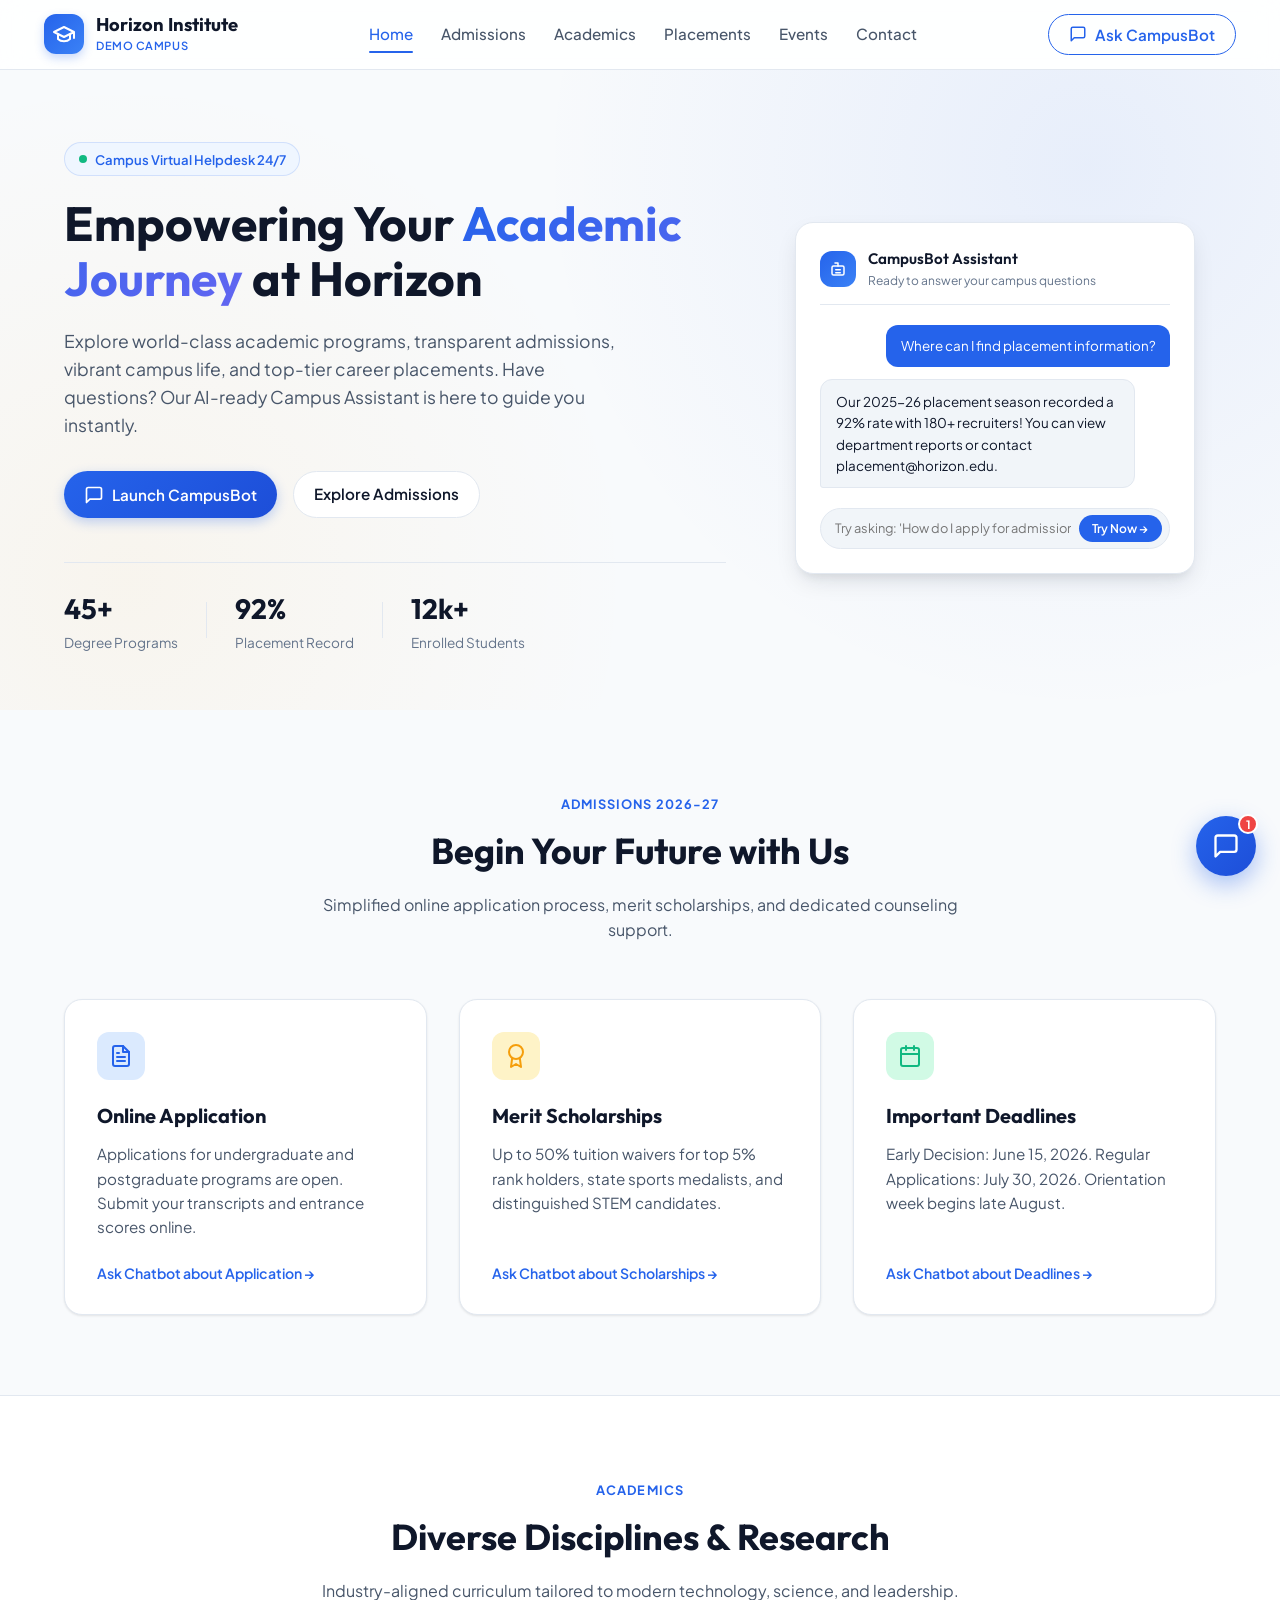
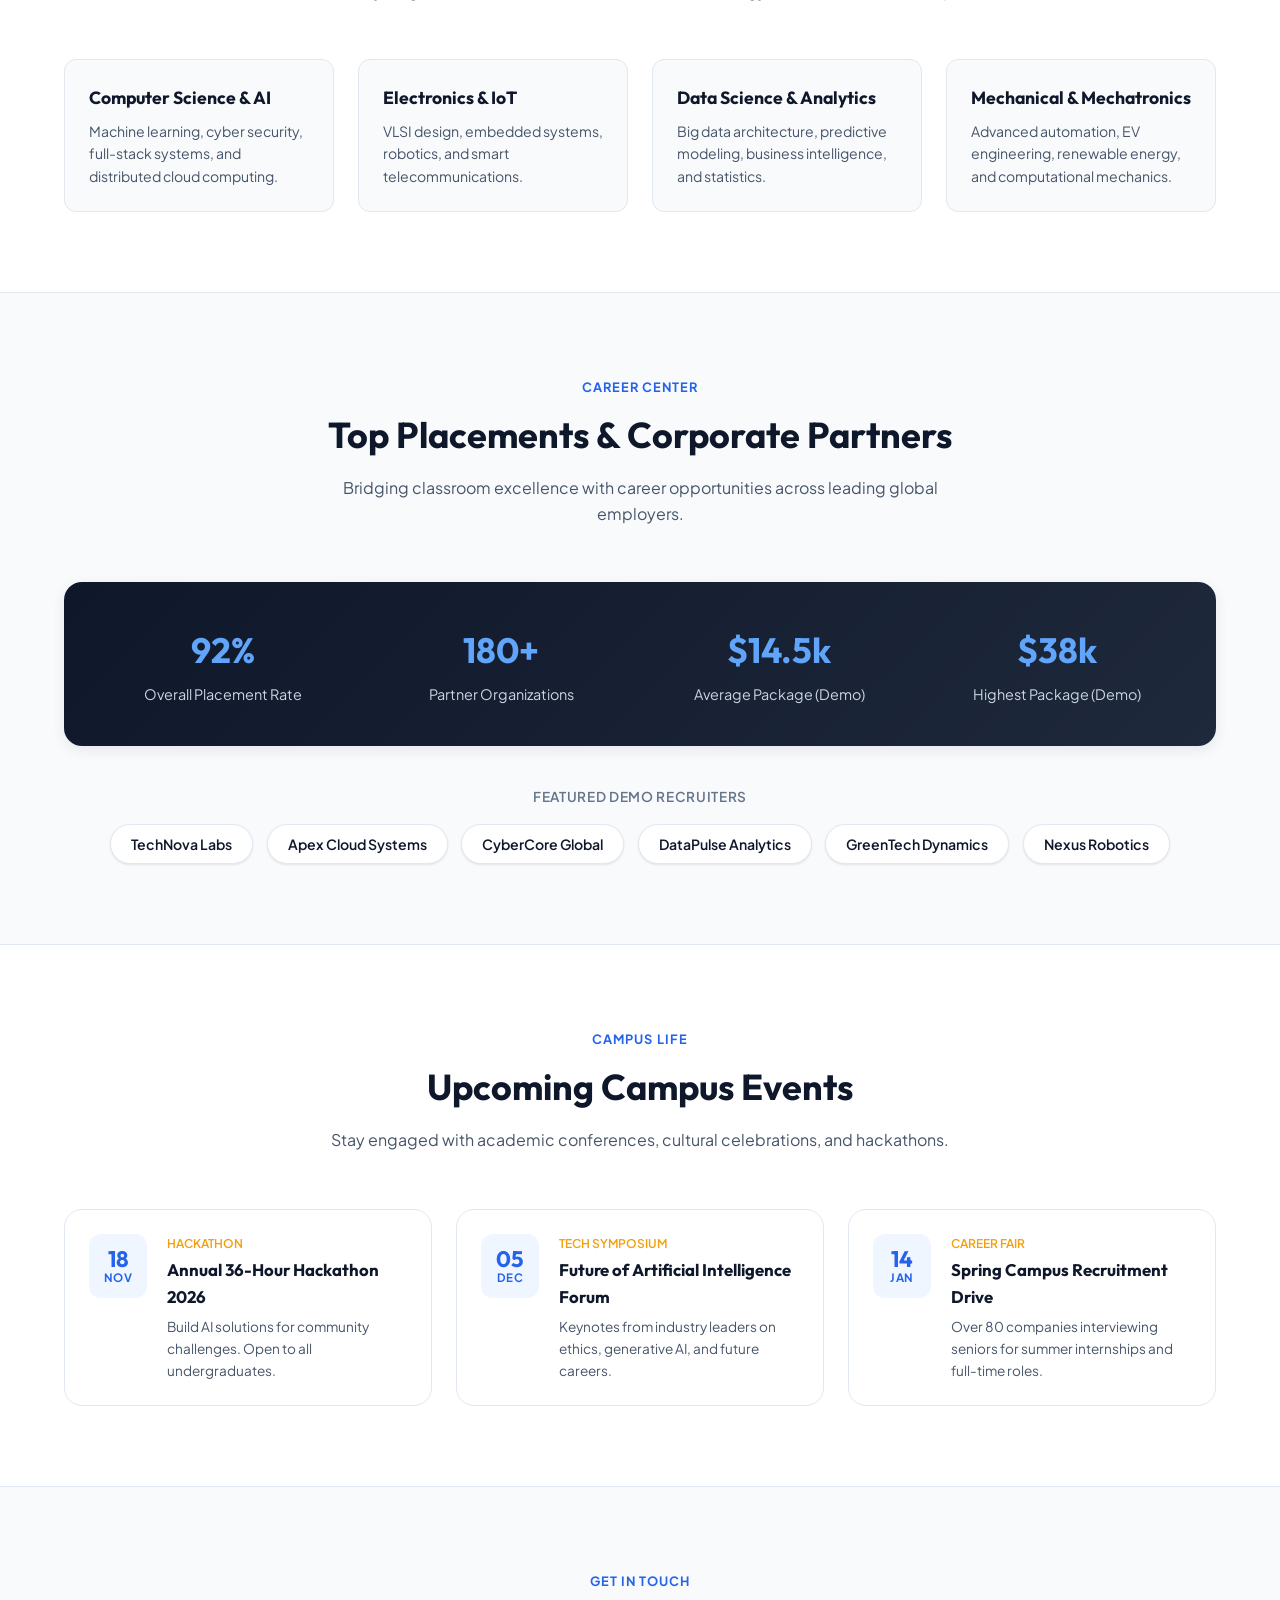
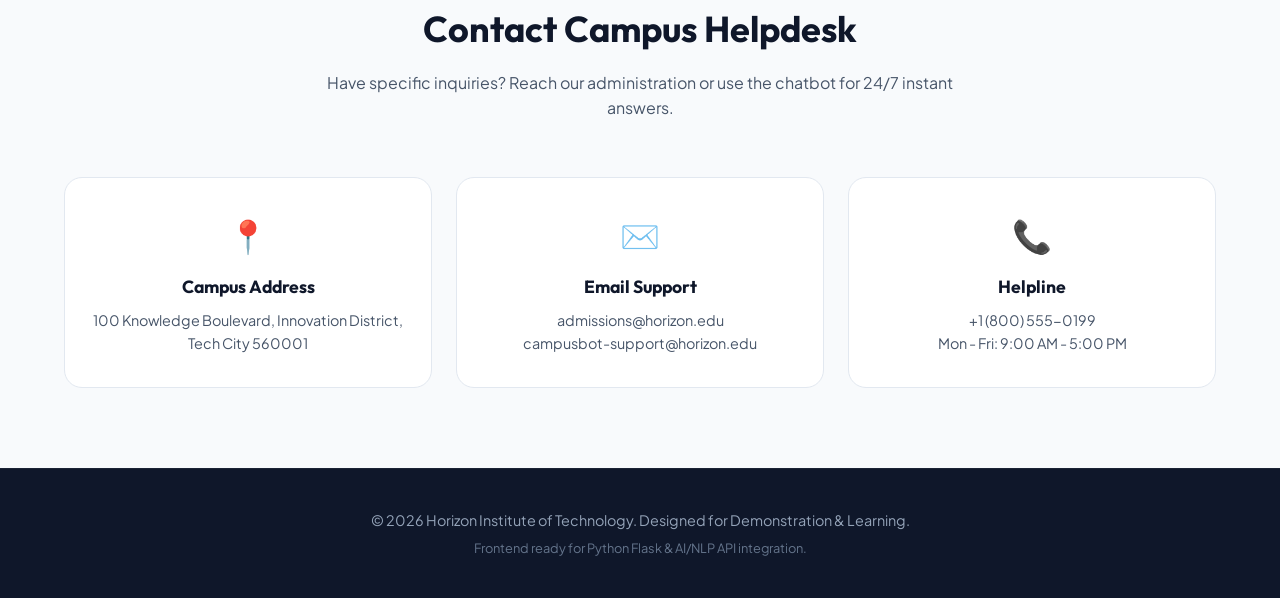
==== index.html @ 5d431c5f "Initial production commit: Campus Assistance Chatbot ready for Render and Cloud MySQL" ====
<!DOCTYPE html>
<html lang="en">
<head>
  <meta charset="UTF-8">
  <meta name="viewport" content="width=device-width, initial-scale=1.0">
  <title>Horizon Institute of Technology | Campus Portal & Assistant</title>
  <meta name="description" content="Official demo portal for Horizon Institute of Technology featuring an AI-ready campus assistance chatbot.">
  
  <!-- Google Fonts for modern, premium typography -->
  <link rel="preconnect" href="https://fonts.googleapis.com">
  <link rel="preconnect" href="https://fonts.gstatic.com" crossorigin>
  <link href="https://fonts.googleapis.com/css2?family=Outfit:wght@400;500;600;700&family=Plus+Jakarta+Sans:wght@400;500;600&display=swap" rel="stylesheet">
  
  <!-- Main Stylesheet -->
  <link rel="stylesheet" href="style.css">
</head>
<body>

  <!-- ================================================================= -->
  <!-- 1. NAVIGATION BAR                                                 -->
  <!-- ================================================================= -->
  <header class="site-header" id="top">
    <div class="nav-container">
      <a href="#home" class="brand-logo" aria-label="Campus Portal Home">
        <div class="brand-icon">
          <svg viewBox="0 0 24 24" width="24" height="24" fill="none" stroke="currentColor" stroke-width="2" stroke-linecap="round" stroke-linejoin="round">
            <path d="M22 10v6M2 10l10-5 10 5-10 5z"/>
            <path d="M6 12v5c3 3 9 3 12 0v-5"/>
          </svg>
        </div>
        <div class="brand-text">
          <span class="brand-name">Horizon Institute</span>
          <span class="brand-badge">Demo Campus</span>
        </div>
      </a>

      <!-- Desktop Navigation Links -->
      <nav class="nav-links" id="nav-links">
        <a href="#home" class="nav-link active">Home</a>
        <a href="#admissions" class="nav-link">Admissions</a>
        <a href="#academics" class="nav-link">Academics</a>
        <a href="#placements" class="nav-link">Placements</a>
        <a href="#events" class="nav-link">Events</a>
        <a href="#contact" class="nav-link">Contact</a>
      </nav>

      <!-- Quick Action: Chat Launcher in Header -->
      <div class="nav-actions">
        <button id="header-chat-btn" class="btn btn-outline" aria-label="Open Chatbot">
          <svg viewBox="0 0 24 24" width="18" height="18" fill="none" stroke="currentColor" stroke-width="2" stroke-linecap="round" stroke-linejoin="round">
            <path d="M21 15a2 2 0 0 1-2 2H7l-4 4V5a2 2 0 0 1 2-2h14a2 2 0 0 1 2 2z"/>
          </svg>
          <span>Ask CampusBot</span>
        </button>

        <!-- Mobile Menu Toggle Button -->
        <button id="mobile-menu-toggle" class="mobile-toggle" aria-label="Toggle navigation menu" aria-expanded="false">
          <span class="bar"></span>
          <span class="bar"></span>
          <span class="bar"></span>
        </button>
      </div>
    </div>
  </header>

  <main>
    <!-- ================================================================= -->
    <!-- 2. HERO / WELCOME SECTION                                         -->
    <!-- ================================================================= -->
    <section class="hero-section" id="home">
      <div class="container hero-grid">
        <div class="hero-content">
          <div class="pill-tag">
            <span class="pulse-dot"></span>
            Campus Virtual Helpdesk 24/7
          </div>
          <h1 class="hero-title">
            Empowering Your <span class="gradient-text">Academic Journey</span> at Horizon
          </h1>
          <p class="hero-description">
            Explore world-class academic programs, transparent admissions, vibrant campus life, and top-tier career placements. Have questions? Our AI-ready Campus Assistant is here to guide you instantly.
          </p>

          <div class="hero-buttons">
            <button id="hero-chat-trigger" class="btn btn-primary">
              <svg viewBox="0 0 24 24" width="20" height="20" fill="none" stroke="currentColor" stroke-width="2" stroke-linecap="round" stroke-linejoin="round">
                <path d="M21 15a2 2 0 0 1-2 2H7l-4 4V5a2 2 0 0 1 2-2h14a2 2 0 0 1 2 2z"/>
              </svg>
              <span>Launch CampusBot</span>
            </button>
            <a href="#admissions" class="btn btn-secondary">Explore Admissions</a>
          </div>

          <!-- Quick Stats Banner -->
          <div class="hero-stats">
            <div class="stat-item">
              <span class="stat-number">45+</span>
              <span class="stat-label">Degree Programs</span>
            </div>
            <div class="stat-divider"></div>
            <div class="stat-item">
              <span class="stat-number">92%</span>
              <span class="stat-label">Placement Record</span>
            </div>
            <div class="stat-divider"></div>
            <div class="stat-item">
              <span class="stat-number">12k+</span>
              <span class="stat-label">Enrolled Students</span>
            </div>
          </div>
        </div>

        <!-- Assistant Feature Preview Card -->
        <div class="hero-preview">
          <div class="preview-card">
            <div class="preview-header">
              <div class="bot-avatar-sm">
                <svg viewBox="0 0 24 24" width="18" height="18" fill="none" stroke="currentColor" stroke-width="2" stroke-linecap="round" stroke-linejoin="round">
                  <path d="M12 8V4H8"/>
                  <rect x="4" y="8" width="16" height="12" rx="2"/>
                  <path d="M9 13h6"/>
                  <path d="M9 17h6"/>
                </svg>
              </div>
              <div>
                <p class="preview-title">CampusBot Assistant</p>
                <p class="preview-subtitle">Ready to answer your campus questions</p>
              </div>
            </div>

            <div class="preview-sample-messages">
              <div class="sample-msg user">
                <span>Where can I find placement information?</span>
              </div>
              <div class="sample-msg bot">
                <span>Our 2025-26 placement season recorded a 92% rate with 180+ recruiters! You can view department reports or contact placement@horizon.edu.</span>
              </div>
            </div>

            <div class="preview-prompt-bar">
              <input type="text" placeholder="Try asking: 'How do I apply for admission?'" readonly>
              <button class="preview-send-btn" id="preview-open-chat" title="Click to open chatbot">
                Try Now &rarr;
              </button>
            </div>
          </div>
        </div>
      </div>
    </section>

    <!-- ================================================================= -->
    <!-- 3. ADMISSIONS SECTION                                             -->
    <!-- ================================================================= -->
    <section class="section" id="admissions">
      <div class="container">
        <div class="section-header">
          <span class="section-tag">Admissions 2026-27</span>
          <h2 class="section-title">Begin Your Future with Us</h2>
          <p class="section-subtitle">Simplified online application process, merit scholarships, and dedicated counseling support.</p>
        </div>

        <div class="cards-grid">
          <div class="info-card">
            <div class="card-icon blue">
              <svg viewBox="0 0 24 24" width="24" height="24" fill="none" stroke="currentColor" stroke-width="2" stroke-linecap="round" stroke-linejoin="round">
                <path d="M14 2H6a2 2 0 0 0-2 2v16a2 2 0 0 0 2 2h12a2 2 0 0 0 2-2V8z"/>
                <polyline points="14 2 14 8 20 8"/>
                <line x1="16" y1="13" x2="8" y2="13"/>
                <line x1="16" y1="17" x2="8" y2="17"/>
                <polyline points="10 9 9 9 8 9"/>
              </svg>
            </div>
            <h3>Online Application</h3>
            <p>Applications for undergraduate and postgraduate programs are open. Submit your transcripts and entrance scores online.</p>
            <button class="card-link" onclick="handleQuickQuestion('How can I apply for admission?')">Ask Chatbot about Application &rarr;</button>
          </div>

          <div class="info-card">
            <div class="card-icon amber">
              <svg viewBox="0 0 24 24" width="24" height="24" fill="none" stroke="currentColor" stroke-width="2" stroke-linecap="round" stroke-linejoin="round">
                <circle cx="12" cy="8" r="7"/>
                <polyline points="8.21 13.89 7 23 12 20 17 23 15.79 13.88"/>
              </svg>
            </div>
            <h3>Merit Scholarships</h3>
            <p>Up to 50% tuition waivers for top 5% rank holders, state sports medalists, and distinguished STEM candidates.</p>
            <button class="card-link" onclick="handleQuickQuestion('What scholarships are available?')">Ask Chatbot about Scholarships &rarr;</button>
          </div>

          <div class="info-card">
            <div class="card-icon emerald">
              <svg viewBox="0 0 24 24" width="24" height="24" fill="none" stroke="currentColor" stroke-width="2" stroke-linecap="round" stroke-linejoin="round">
                <rect x="3" y="4" width="18" height="18" rx="2" ry="2"/>
                <line x1="16" y1="2" x2="16" y2="6"/>
                <line x1="8" y1="2" x2="8" y2="6"/>
                <line x1="3" y1="10" x2="21" y2="10"/>
              </svg>
            </div>
            <h3>Important Deadlines</h3>
            <p>Early Decision: June 15, 2026. Regular Applications: July 30, 2026. Orientation week begins late August.</p>
            <button class="card-link" onclick="handleQuickQuestion('What are the admission deadlines?')">Ask Chatbot about Deadlines &rarr;</button>
          </div>
        </div>
      </div>
    </section>

    <!-- ================================================================= -->
    <!-- 4. ACADEMICS SECTION                                              -->
    <!-- ================================================================= -->
    <section class="section section-alt" id="academics">
      <div class="container">
        <div class="section-header">
          <span class="section-tag">Academics</span>
          <h2 class="section-title">Diverse Disciplines & Research</h2>
          <p class="section-subtitle">Industry-aligned curriculum tailored to modern technology, science, and leadership.</p>
        </div>

        <div class="programs-grid">
          <div class="program-badge-card">
            <h4>Computer Science & AI</h4>
            <p>Machine learning, cyber security, full-stack systems, and distributed cloud computing.</p>
          </div>
          <div class="program-badge-card">
            <h4>Electronics & IoT</h4>
            <p>VLSI design, embedded systems, robotics, and smart telecommunications.</p>
          </div>
          <div class="program-badge-card">
            <h4>Data Science & Analytics</h4>
            <p>Big data architecture, predictive modeling, business intelligence, and statistics.</p>
          </div>
          <div class="program-badge-card">
            <h4>Mechanical & Mechatronics</h4>
            <p>Advanced automation, EV engineering, renewable energy, and computational mechanics.</p>
          </div>
        </div>
      </div>
    </section>

    <!-- ================================================================= -->
    <!-- 5. PLACEMENTS SECTION                                             -->
    <!-- ================================================================= -->
    <section class="section" id="placements">
      <div class="container">
        <div class="section-header">
          <span class="section-tag">Career Center</span>
          <h2 class="section-title">Top Placements & Corporate Partners</h2>
          <p class="section-subtitle">Bridging classroom excellence with career opportunities across leading global employers.</p>
        </div>

        <div class="placement-banner">
          <div class="placement-stat">
            <h3>92%</h3>
            <p>Overall Placement Rate</p>
          </div>
          <div class="placement-stat">
            <h3>180+</h3>
            <p>Partner Organizations</p>
          </div>
          <div class="placement-stat">
            <h3>$14.5k</h3>
            <p>Average Package (Demo)</p>
          </div>
          <div class="placement-stat">
            <h3>$38k</h3>
            <p>Highest Package (Demo)</p>
          </div>
        </div>

        <div class="recruiters-wrapper">
          <p class="recruiters-label">Featured Demo Recruiters</p>
          <div class="recruiters-list">
            <span class="recruiter-tag">TechNova Labs</span>
            <span class="recruiter-tag">Apex Cloud Systems</span>
            <span class="recruiter-tag">CyberCore Global</span>
            <span class="recruiter-tag">DataPulse Analytics</span>
            <span class="recruiter-tag">GreenTech Dynamics</span>
            <span class="recruiter-tag">Nexus Robotics</span>
          </div>
        </div>
      </div>
    </section>

    <!-- ================================================================= -->
    <!-- 6. EVENTS & CAMPUS LIFE SECTION                                   -->
    <!-- ================================================================= -->
    <section class="section section-alt" id="events">
      <div class="container">
        <div class="section-header">
          <span class="section-tag">Campus Life</span>
          <h2 class="section-title">Upcoming Campus Events</h2>
          <p class="section-subtitle">Stay engaged with academic conferences, cultural celebrations, and hackathons.</p>
        </div>

        <div class="events-grid">
          <article class="event-card">
            <div class="event-date">
              <span class="event-day">18</span>
              <span class="event-month">NOV</span>
            </div>
            <div class="event-details">
              <span class="event-type">Hackathon</span>
              <h3>Annual 36-Hour Hackathon 2026</h3>
              <p>Build AI solutions for community challenges. Open to all undergraduates.</p>
            </div>
          </article>

          <article class="event-card">
            <div class="event-date">
              <span class="event-day">05</span>
              <span class="event-month">DEC</span>
            </div>
            <div class="event-details">
              <span class="event-type">Tech Symposium</span>
              <h3>Future of Artificial Intelligence Forum</h3>
              <p>Keynotes from industry leaders on ethics, generative AI, and future careers.</p>
            </div>
          </article>

          <article class="event-card">
            <div class="event-date">
              <span class="event-day">14</span>
              <span class="event-month">JAN</span>
            </div>
            <div class="event-details">
              <span class="event-type">Career Fair</span>
              <h3>Spring Campus Recruitment Drive</h3>
              <p>Over 80 companies interviewing seniors for summer internships and full-time roles.</p>
            </div>
          </article>
        </div>
      </div>
    </section>

    <!-- ================================================================= -->
    <!-- 7. CONTACT SECTION                                                -->
    <!-- ================================================================= -->
    <section class="section" id="contact">
      <div class="container">
        <div class="section-header">
          <span class="section-tag">Get In Touch</span>
          <h2 class="section-title">Contact Campus Helpdesk</h2>
          <p class="section-subtitle">Have specific inquiries? Reach our administration or use the chatbot for 24/7 instant answers.</p>
        </div>

        <div class="contact-grid">
          <div class="contact-card">
            <div class="contact-icon">📍</div>
            <h4>Campus Address</h4>
            <p>100 Knowledge Boulevard, Innovation District, Tech City 560001</p>
          </div>
          <div class="contact-card">
            <div class="contact-icon">✉️</div>
            <h4>Email Support</h4>
            <p>admissions@horizon.edu<br>campusbot-support@horizon.edu</p>
          </div>
          <div class="contact-card">
            <div class="contact-icon">📞</div>
            <h4>Helpline</h4>
            <p>+1 (800) 555-0199<br>Mon - Fri: 9:00 AM - 5:00 PM</p>
          </div>
        </div>
      </div>
    </section>
  </main>

  <!-- ================================================================= -->
  <!-- 8. FOOTER                                                         -->
  <!-- ================================================================= -->
  <footer class="site-footer">
    <div class="container footer-content">
      <p>&copy; 2026 Horizon Institute of Technology. Designed for Demonstration & Learning.</p>
      <p class="footer-subtext">Frontend ready for Python Flask & AI/NLP API integration.</p>
    </div>
  </footer>

  <!-- ================================================================= -->
  <!-- 9. CAMPUS ASSISTANCE CHATBOT WIDGET                               -->
  <!-- ================================================================= -->
  
  <!-- Floating Launcher Button (Bottom Right) -->
  <button id="chatbot-launcher-btn" class="chatbot-launcher" aria-label="Open Campus Assistance Chatbot" title="Chat with CampusBot">
    <div class="launcher-icon open-icon">
      <svg viewBox="0 0 24 24" width="28" height="28" fill="none" stroke="currentColor" stroke-width="2" stroke-linecap="round" stroke-linejoin="round">
        <path d="M21 15a2 2 0 0 1-2 2H7l-4 4V5a2 2 0 0 1 2-2h14a2 2 0 0 1 2 2z"/>
      </svg>
    </div>
    <div class="launcher-icon close-icon">
      <svg viewBox="0 0 24 24" width="26" height="26" fill="none" stroke="currentColor" stroke-width="2" stroke-linecap="round" stroke-linejoin="round">
        <line x1="18" y1="6" x2="6" y2="18"/>
        <line x1="6" y1="6" x2="18" y2="18"/>
      </svg>
    </div>
    <span class="notification-badge" id="bot-notification-badge">1</span>
  </button>

  <!-- Chatbot Window Modal/Drawer -->
  <aside id="chatbot-window" class="chatbot-window" aria-hidden="true" role="dialog" aria-label="Campus Assistance Chatbot">
    
    <!-- Chat Header -->
    <div class="chat-header">
      <div class="chat-header-info">
        <div class="chat-avatar">
          <svg viewBox="0 0 24 24" width="20" height="20" fill="none" stroke="currentColor" stroke-width="2" stroke-linecap="round" stroke-linejoin="round">
            <path d="M12 8V4H8"/>
            <rect x="4" y="8" width="16" height="12" rx="2"/>
            <path d="M9 13h6"/>
            <path d="M9 17h6"/>
          </svg>
        </div>
        <div>
          <h3 class="chat-header-title">CampusBot</h3>
          <p class="chat-header-status">
            <span class="status-indicator online"></span>
            Online • Ready to assist
          </p>
        </div>
      </div>

      <div class="chat-header-actions">
        <!-- Clear Chat History Button -->
        <button id="chat-clear-btn" class="header-action-btn" title="Clear conversation" aria-label="Clear chat history">
          <svg viewBox="0 0 24 24" width="16" height="16" fill="none" stroke="currentColor" stroke-width="2" stroke-linecap="round" stroke-linejoin="round">
            <polyline points="3 6 5 6 21 6"/>
            <path d="M19 6v14a2 2 0 0 1-2 2H7a2 2 0 0 1-2-2V6m3 0V4a2 2 0 0 1 2-2h4a2 2 0 0 1 2 2v2"/>
          </svg>
        </button>
        <!-- Close Window Button -->
        <button id="chat-close-btn" class="header-action-btn" title="Close chat" aria-label="Close chat window">
          <svg viewBox="0 0 24 24" width="18" height="18" fill="none" stroke="currentColor" stroke-width="2" stroke-linecap="round" stroke-linejoin="round">
            <line x1="18" y1="6" x2="6" y2="18"/>
            <line x1="6" y1="6" x2="18" y2="18"/>
          </svg>
        </button>
      </div>
    </div>

    <!-- Suggested Quick Questions Bar -->
    <div class="chat-suggestions-wrapper">
      <p class="suggestions-label">Suggested Questions:</p>
      <div class="chat-suggestions" id="chat-suggestions">
        <button class="chip-btn" data-question="How can I apply for admission?">
          🎓 How can I apply for admission?
        </button>
        <button class="chip-btn" data-question="Where can I find placement information?">
          💼 Placement information?
        </button>
        <button class="chip-btn" data-question="What academic programs are offered?">
          📚 Academic programs?
        </button>
        <button class="chip-btn" data-question="What are the upcoming events?">
          📅 Upcoming events?
        </button>
        <button class="chip-btn" data-question="What are the hostel and library facilities?">
          🏫 Campus facilities?
        </button>
      </div>
    </div>

    <!-- Scrollable Messages Container -->
    <div class="chat-messages" id="chat-messages" role="log" aria-live="polite">
      <!-- Welcome message populated via script.js -->
    </div>

    <!-- Bot Typing Animation Container (hidden by default) -->
    <div class="typing-indicator-container hidden" id="typing-indicator" aria-label="CampusBot is typing">
      <div class="typing-bubble">
        <span class="dot"></span>
        <span class="dot"></span>
        <span class="dot"></span>
      </div>
      <span class="typing-text">CampusBot is typing...</span>
    </div>

    <!-- Input Form -->
    <form class="chat-input-form" id="chat-form">
      <input 
        type="text" 
        id="chat-input" 
        class="chat-input" 
        placeholder="Ask about admissions, courses, fees, placements..." 
        autocomplete="off" 
        required 
        aria-label="Your campus question"
      >
      <button type="submit" id="chat-send-btn" class="chat-send-btn" aria-label="Send message">
        <svg viewBox="0 0 24 24" width="18" height="18" fill="none" stroke="currentColor" stroke-width="2" stroke-linecap="round" stroke-linejoin="round">
          <line x1="22" y1="2" x2="11" y2="13"/>
          <polygon points="22 2 15 22 11 13 2 9 22 2"/>
        </svg>
      </button>
    </form>

    <!-- Footer Note for Backend Status -->
    <div class="chat-footer-note">
      <span class="backend-status-pill" id="backend-status-pill">Flask + MySQL (Connected)</span>
      <span>• Database: campus_assistance</span>
    </div>
  </aside>

  <!-- Main JavaScript File -->
  <script src="script.js"></script>
</body>
</html>
---- style.css ----
/* ==========================================================================
   HORIZON INSTITUTE - CAMPUS ASSISTANCE CHATBOT
   Modern, Responsive CSS with Modular Tokens
   ========================================================================== */

/* --------------------------------------------------------------------------
   1. CSS Custom Properties / Design Tokens
   -------------------------------------------------------------------------- */
:root {
  /* Color Palette */
  --primary: #2563eb;           /* Royal Blue */
  --primary-hover: #1d4ed8;     /* Darker Blue */
  --primary-light: #eff6ff;     /* Light tint for accents */
  --secondary: #0f172a;         /* Deep Slate / Dark Navy */
  --secondary-light: #1e293b;
  --accent-gold: #f59e0b;       /* Warm Campus Gold */
  --accent-emerald: #10b981;    /* Online indicator / success */
  
  /* Background & Surface Colors */
  --bg-page: #f8fafc;
  --bg-surface: #ffffff;
  --bg-surface-alt: #f1f5f9;
  --bg-glass: rgba(255, 255, 255, 0.85);

  /* Text Colors */
  --text-main: #0f172a;
  --text-secondary: #475569;
  --text-muted: #64748b;
  --text-inverse: #ffffff;

  /* Borders & Shadows */
  --border-light: #e2e8f0;
  --border-subtle: #cbd5e1;
  --shadow-sm: 0 1px 3px rgba(0, 0, 0, 0.06), 0 1px 2px rgba(0, 0, 0, 0.04);
  --shadow-md: 0 4px 14px rgba(15, 23, 42, 0.08);
  --shadow-lg: 0 10px 25px -5px rgba(15, 23, 42, 0.12), 0 8px 10px -6px rgba(15, 23, 42, 0.08);
  --shadow-chat: 0 20px 40px -10px rgba(15, 23, 42, 0.22);

  /* Radii & Transitions */
  --radius-sm: 8px;
  --radius-md: 12px;
  --radius-lg: 18px;
  --radius-full: 9999px;
  --transition-fast: 0.18s ease;
  --transition-normal: 0.28s cubic-bezier(0.16, 1, 0.3, 1);

  /* Typography */
  --font-heading: 'Outfit', -apple-system, BlinkMacSystemFont, 'Segoe UI', Roboto, sans-serif;
  --font-body: 'Plus Jakarta Sans', -apple-system, BlinkMacSystemFont, 'Segoe UI', Roboto, sans-serif;
}

/* --------------------------------------------------------------------------
   2. Reset & Global Styles
   -------------------------------------------------------------------------- */
* {
  margin: 0;
  padding: 0;
  box-sizing: border-box;
}

html {
  scroll-behavior: smooth;
}

body {
  font-family: var(--font-body);
  color: var(--text-main);
  background-color: var(--bg-page);
  line-height: 1.6;
  -webkit-font-smoothing: antialiased;
}

img, svg {
  vertical-align: middle;
}

button, input {
  font-family: inherit;
}

.container {
  width: 100%;
  max-width: 1200px;
  margin-left: auto;
  margin-right: auto;
  padding-left: 1.5rem;
  padding-right: 1.5rem;
}

/* --------------------------------------------------------------------------
   3. Header & Navigation
   -------------------------------------------------------------------------- */
.site-header {
  position: sticky;
  top: 0;
  z-index: 100;
  background: var(--bg-glass);
  backdrop-filter: blur(12px);
  -webkit-backdrop-filter: blur(12px);
  border-bottom: 1px solid var(--border-light);
  transition: var(--transition-normal);
}

.nav-container {
  display: flex;
  align-items: center;
  justify-content: space-between;
  max-width: 1240px;
  margin: 0 auto;
  padding: 0.85rem 1.5rem;
}

.brand-logo {
  display: flex;
  align-items: center;
  gap: 0.75rem;
  text-decoration: none;
  color: var(--secondary);
}

.brand-icon {
  display: flex;
  align-items: center;
  justify-content: center;
  width: 40px;
  height: 40px;
  border-radius: var(--radius-md);
  background: linear-gradient(135deg, var(--primary), #3b82f6);
  color: #fff;
  box-shadow: 0 4px 10px rgba(37, 99, 235, 0.25);
}

.brand-text {
  display: flex;
  flex-direction: column;
}

.brand-name {
  font-family: var(--font-heading);
  font-weight: 700;
  font-size: 1.15rem;
  line-height: 1.2;
}

.brand-badge {
  font-size: 0.7rem;
  font-weight: 600;
  text-transform: uppercase;
  letter-spacing: 0.05em;
  color: var(--primary);
}

.nav-links {
  display: flex;
  align-items: center;
  gap: 1.75rem;
}

.nav-link {
  text-decoration: none;
  font-size: 0.95rem;
  font-weight: 500;
  color: var(--text-secondary);
  position: relative;
  transition: color var(--transition-fast);
}

.nav-link:hover,
.nav-link.active {
  color: var(--primary);
}

.nav-link.active::after {
  content: '';
  position: absolute;
  bottom: -6px;
  left: 0;
  width: 100%;
  height: 2px;
  background-color: var(--primary);
  border-radius: var(--radius-full);
}

.nav-actions {
  display: flex;
  align-items: center;
  gap: 0.75rem;
}

/* Mobile Toggle Hamburger */
.mobile-toggle {
  display: none;
  background: transparent;
  border: none;
  cursor: pointer;
  padding: 0.5rem;
  flex-direction: column;
  gap: 5px;
}

.mobile-toggle .bar {
  width: 22px;
  height: 2px;
  background-color: var(--secondary);
  border-radius: var(--radius-full);
  transition: transform 0.2s ease, opacity 0.2s ease;
}

/* --------------------------------------------------------------------------
   4. Buttons & Badges
   -------------------------------------------------------------------------- */
.btn {
  display: inline-flex;
  align-items: center;
  justify-content: center;
  gap: 0.5rem;
  padding: 0.65rem 1.25rem;
  font-size: 0.95rem;
  font-weight: 600;
  border-radius: var(--radius-full);
  cursor: pointer;
  text-decoration: none;
  transition: all var(--transition-fast);
  border: none;
}

.btn-primary {
  background: linear-gradient(135deg, var(--primary), #1d4ed8);
  color: #ffffff;
  box-shadow: 0 4px 12px rgba(37, 99, 235, 0.28);
}

.btn-primary:hover {
  transform: translateY(-1px);
  box-shadow: 0 6px 18px rgba(37, 99, 235, 0.38);
}

.btn-secondary {
  background: var(--bg-surface);
  color: var(--secondary);
  border: 1px solid var(--border-light);
}

.btn-secondary:hover {
  background: var(--bg-surface-alt);
  border-color: var(--border-subtle);
}

.btn-outline {
  background: transparent;
  color: var(--primary);
  border: 1.5px solid var(--primary);
}

.btn-outline:hover {
  background: var(--primary-light);
}

.pill-tag {
  display: inline-flex;
  align-items: center;
  gap: 0.5rem;
  padding: 0.35rem 0.85rem;
  font-size: 0.82rem;
  font-weight: 600;
  border-radius: var(--radius-full);
  background-color: var(--primary-light);
  color: var(--primary);
  margin-bottom: 1.25rem;
  border: 1px solid rgba(37, 99, 235, 0.15);
}

.pulse-dot {
  width: 8px;
  height: 8px;
  border-radius: 50%;
  background-color: var(--accent-emerald);
  box-shadow: 0 0 0 0 rgba(16, 185, 129, 0.7);
  animation: pulse-ring 1.8s infinite cubic-bezier(0.66, 0, 0, 1);
}

@keyframes pulse-ring {
  0% { box-shadow: 0 0 0 0 rgba(16, 185, 129, 0.7); }
  70% { box-shadow: 0 0 0 8px rgba(16, 185, 129, 0); }
  100% { box-shadow: 0 0 0 0 rgba(16, 185, 129, 0); }
}

.gradient-text {
  background: linear-gradient(135deg, var(--primary) 0%, #6366f1 100%);
  -webkit-background-clip: text;
  -webkit-text-fill-color: transparent;
}

/* --------------------------------------------------------------------------
   5. Hero Section
   -------------------------------------------------------------------------- */
.hero-section {
  padding: 4.5rem 0 3.5rem;
  background: radial-gradient(circle at 85% 15%, rgba(37, 99, 235, 0.08), transparent 45%),
              radial-gradient(circle at 10% 80%, rgba(245, 158, 11, 0.06), transparent 40%);
}

.hero-grid {
  display: grid;
  grid-template-columns: 1.2fr 0.8fr;
  align-items: center;
  gap: 3rem;
}

.hero-title {
  font-family: var(--font-heading);
  font-size: 3rem;
  line-height: 1.15;
  font-weight: 700;
  color: var(--secondary);
  margin-bottom: 1.25rem;
}

.hero-description {
  font-size: 1.1rem;
  color: var(--text-secondary);
  max-width: 560px;
  margin-bottom: 2rem;
}

.hero-buttons {
  display: flex;
  flex-wrap: wrap;
  gap: 1rem;
  margin-bottom: 2.75rem;
}

.hero-stats {
  display: flex;
  align-items: center;
  gap: 1.75rem;
  padding-top: 1.5rem;
  border-top: 1px solid var(--border-light);
}

.stat-item {
  display: flex;
  flex-direction: column;
}

.stat-number {
  font-family: var(--font-heading);
  font-size: 1.75rem;
  font-weight: 700;
  color: var(--secondary);
}

.stat-label {
  font-size: 0.85rem;
  color: var(--text-muted);
}

.stat-divider {
  width: 1px;
  height: 36px;
  background-color: var(--border-light);
}

/* Hero Assistant Preview Card */
.hero-preview {
  display: flex;
  justify-content: center;
}

.preview-card {
  width: 100%;
  max-width: 400px;
  background: var(--bg-surface);
  border-radius: var(--radius-lg);
  border: 1px solid var(--border-light);
  box-shadow: var(--shadow-lg);
  padding: 1.5rem;
  display: flex;
  flex-direction: column;
  gap: 1.25rem;
}

.preview-header {
  display: flex;
  align-items: center;
  gap: 0.75rem;
  border-bottom: 1px solid var(--border-light);
  padding-bottom: 0.85rem;
}

.bot-avatar-sm {
  width: 36px;
  height: 36px;
  border-radius: var(--radius-md);
  background: linear-gradient(135deg, var(--primary), #3b82f6);
  color: #fff;
  display: flex;
  align-items: center;
  justify-content: center;
}

.preview-title {
  font-family: var(--font-heading);
  font-weight: 600;
  font-size: 0.95rem;
  color: var(--secondary);
}

.preview-subtitle {
  font-size: 0.75rem;
  color: var(--text-muted);
}

.preview-sample-messages {
  display: flex;
  flex-direction: column;
  gap: 0.75rem;
}

.sample-msg {
  padding: 0.65rem 0.9rem;
  font-size: 0.84rem;
  border-radius: var(--radius-md);
  max-width: 90%;
}

.sample-msg.user {
  align-self: flex-end;
  background-color: var(--primary);
  color: #fff;
  border-bottom-right-radius: 3px;
}

.sample-msg.bot {
  align-self: flex-start;
  background-color: var(--bg-surface-alt);
  color: var(--text-main);
  border-bottom-left-radius: 3px;
  border: 1px solid var(--border-light);
}

.preview-prompt-bar {
  display: flex;
  align-items: center;
  background: var(--bg-surface-alt);
  border: 1px solid var(--border-light);
  border-radius: var(--radius-full);
  padding: 0.35rem 0.45rem 0.35rem 0.85rem;
  gap: 0.5rem;
}

.preview-prompt-bar input {
  border: none;
  background: transparent;
  font-size: 0.8rem;
  color: var(--text-muted);
  width: 100%;
  outline: none;
  cursor: pointer;
}

.preview-send-btn {
  background: var(--primary);
  color: #fff;
  border: none;
  border-radius: var(--radius-full);
  font-size: 0.75rem;
  font-weight: 600;
  padding: 0.4rem 0.85rem;
  cursor: pointer;
  white-space: nowrap;
  transition: background-color var(--transition-fast);
}

.preview-send-btn:hover {
  background: var(--primary-hover);
}

/* --------------------------------------------------------------------------
   6. Sections & Grid Layouts
   -------------------------------------------------------------------------- */
.section {
  padding: 5rem 0;
}

.section-alt {
  background-color: #ffffff;
  border-top: 1px solid var(--border-light);
  border-bottom: 1px solid var(--border-light);
}

.section-header {
  text-align: center;
  max-width: 650px;
  margin: 0 auto 3.5rem;
}

.section-tag {
  display: inline-block;
  font-size: 0.8rem;
  font-weight: 700;
  text-transform: uppercase;
  letter-spacing: 0.08em;
  color: var(--primary);
  margin-bottom: 0.5rem;
}

.section-title {
  font-family: var(--font-heading);
  font-size: 2.25rem;
  font-weight: 700;
  color: var(--secondary);
  margin-bottom: 0.75rem;
}

.section-subtitle {
  font-size: 1rem;
  color: var(--text-secondary);
}

/* Cards Grid */
.cards-grid {
  display: grid;
  grid-template-columns: repeat(auto-fit, minmax(300px, 1fr));
  gap: 2rem;
}

.info-card {
  background: var(--bg-surface);
  border: 1px solid var(--border-light);
  border-radius: var(--radius-lg);
  padding: 2rem;
  box-shadow: var(--shadow-sm);
  display: flex;
  flex-direction: column;
  transition: transform var(--transition-fast), box-shadow var(--transition-fast);
}

.info-card:hover {
  transform: translateY(-4px);
  box-shadow: var(--shadow-md);
  border-color: var(--border-subtle);
}

.card-icon {
  width: 48px;
  height: 48px;
  border-radius: var(--radius-md);
  display: flex;
  align-items: center;
  justify-content: center;
  margin-bottom: 1.25rem;
}

.card-icon.blue { background-color: #dbeafe; color: var(--primary); }
.card-icon.amber { background-color: #fef3c7; color: var(--accent-gold); }
.card-icon.emerald { background-color: #d1fae5; color: var(--accent-emerald); }

.info-card h3 {
  font-family: var(--font-heading);
  font-size: 1.25rem;
  margin-bottom: 0.65rem;
  color: var(--secondary);
}

.info-card p {
  font-size: 0.95rem;
  color: var(--text-secondary);
  margin-bottom: 1.5rem;
  flex-grow: 1;
}

.card-link {
  background: none;
  border: none;
  color: var(--primary);
  font-weight: 600;
  font-size: 0.88rem;
  cursor: pointer;
  text-align: left;
  padding: 0;
  display: inline-flex;
  align-items: center;
  transition: color var(--transition-fast);
}

.card-link:hover {
  color: var(--primary-hover);
  text-decoration: underline;
}

/* Academics Programs */
.programs-grid {
  display: grid;
  grid-template-columns: repeat(auto-fit, minmax(260px, 1fr));
  gap: 1.5rem;
}

.program-badge-card {
  background: var(--bg-page);
  border: 1px solid var(--border-light);
  border-radius: var(--radius-md);
  padding: 1.5rem;
  transition: all var(--transition-fast);
}

.program-badge-card:hover {
  background: #ffffff;
  border-color: var(--primary);
  box-shadow: var(--shadow-sm);
}

.program-badge-card h4 {
  font-family: var(--font-heading);
  font-size: 1.1rem;
  color: var(--secondary);
  margin-bottom: 0.45rem;
}

.program-badge-card p {
  font-size: 0.88rem;
  color: var(--text-secondary);
}

/* Placements Banner & Recruiters */
.placement-banner {
  display: grid;
  grid-template-columns: repeat(auto-fit, minmax(180px, 1fr));
  gap: 1.5rem;
  background: linear-gradient(135deg, var(--secondary), #1e293b);
  color: #fff;
  border-radius: var(--radius-lg);
  padding: 2.5rem 2rem;
  text-align: center;
  margin-bottom: 2.5rem;
  box-shadow: var(--shadow-md);
}

.placement-stat h3 {
  font-family: var(--font-heading);
  font-size: 2.2rem;
  font-weight: 700;
  color: #60a5fa;
  margin-bottom: 0.25rem;
}

.placement-stat p {
  font-size: 0.9rem;
  color: #cbd5e1;
}

.recruiters-wrapper {
  text-align: center;
}

.recruiters-label {
  font-size: 0.85rem;
  text-transform: uppercase;
  letter-spacing: 0.05em;
  font-weight: 600;
  color: var(--text-muted);
  margin-bottom: 1rem;
}

.recruiters-list {
  display: flex;
  flex-wrap: wrap;
  justify-content: center;
  gap: 0.85rem;
}

.recruiter-tag {
  background: var(--bg-surface);
  border: 1px solid var(--border-light);
  border-radius: var(--radius-full);
  padding: 0.5rem 1.25rem;
  font-size: 0.88rem;
  font-weight: 600;
  color: var(--secondary);
  box-shadow: var(--shadow-sm);
}

/* Events Section */
.events-grid {
  display: grid;
  grid-template-columns: repeat(auto-fit, minmax(320px, 1fr));
  gap: 1.5rem;
}

.event-card {
  display: flex;
  align-items: flex-start;
  gap: 1.25rem;
  background: var(--bg-surface);
  border: 1px solid var(--border-light);
  border-radius: var(--radius-lg);
  padding: 1.5rem;
  transition: transform var(--transition-fast);
}

.event-card:hover {
  transform: translateY(-2px);
  border-color: var(--border-subtle);
}

.event-date {
  display: flex;
  flex-direction: column;
  align-items: center;
  justify-content: center;
  min-width: 58px;
  height: 64px;
  background-color: var(--primary-light);
  color: var(--primary);
  border-radius: var(--radius-md);
  font-weight: 700;
  line-height: 1.1;
}

.event-day {
  font-size: 1.4rem;
  font-family: var(--font-heading);
}

.event-month {
  font-size: 0.72rem;
  text-transform: uppercase;
  letter-spacing: 0.05em;
}

.event-details {
  display: flex;
  flex-direction: column;
}

.event-type {
  font-size: 0.75rem;
  font-weight: 600;
  text-transform: uppercase;
  color: var(--accent-gold);
  margin-bottom: 0.25rem;
}

.event-details h3 {
  font-family: var(--font-heading);
  font-size: 1.05rem;
  color: var(--secondary);
  margin-bottom: 0.35rem;
}

.event-details p {
  font-size: 0.85rem;
  color: var(--text-secondary);
}

/* Contact Cards */
.contact-grid {
  display: grid;
  grid-template-columns: repeat(auto-fit, minmax(280px, 1fr));
  gap: 1.5rem;
}

.contact-card {
  background: var(--bg-surface);
  border: 1px solid var(--border-light);
  border-radius: var(--radius-lg);
  padding: 2rem 1.5rem;
  text-align: center;
}

.contact-icon {
  font-size: 2rem;
  margin-bottom: 0.75rem;
}

.contact-card h4 {
  font-family: var(--font-heading);
  font-size: 1.1rem;
  color: var(--secondary);
  margin-bottom: 0.5rem;
}

.contact-card p {
  font-size: 0.9rem;
  color: var(--text-secondary);
}

/* --------------------------------------------------------------------------
   7. Footer
   -------------------------------------------------------------------------- */
.site-footer {
  background: var(--secondary);
  color: #94a3b8;
  padding: 2.5rem 0;
  text-align: center;
  font-size: 0.9rem;
  border-top: 1px solid rgba(255, 255, 255, 0.05);
}

.footer-subtext {
  font-size: 0.8rem;
  color: #64748b;
  margin-top: 0.35rem;
}

/* --------------------------------------------------------------------------
   8. CAMPUS ASSISTANCE CHATBOT WIDGET
   -------------------------------------------------------------------------- */

/* Floating Launcher Button */
.chatbot-launcher {
  position: fixed;
  bottom: 24px;
  right: 24px;
  width: 60px;
  height: 60px;
  border-radius: 50%;
  background: linear-gradient(135deg, var(--primary), #1d4ed8);
  color: #ffffff;
  border: none;
  cursor: pointer;
  box-shadow: 0 8px 24px rgba(37, 99, 235, 0.4);
  display: flex;
  align-items: center;
  justify-content: center;
  z-index: 1000;
  transition: transform var(--transition-fast), box-shadow var(--transition-fast);
}

.chatbot-launcher:hover {
  transform: scale(1.08);
  box-shadow: 0 12px 28px rgba(37, 99, 235, 0.5);
}

.chatbot-launcher .launcher-icon {
  position: absolute;
  transition: transform var(--transition-fast), opacity var(--transition-fast);
}

.chatbot-launcher .open-icon {
  opacity: 1;
  transform: rotate(0deg);
}

.chatbot-launcher .close-icon {
  opacity: 0;
  transform: rotate(-90deg);
}

.chatbot-launcher.active .open-icon {
  opacity: 0;
  transform: rotate(90deg);
}

.chatbot-launcher.active .close-icon {
  opacity: 1;
  transform: rotate(0deg);
}

.notification-badge {
  position: absolute;
  top: -2px;
  right: -2px;
  background-color: #ef4444;
  color: #ffffff;
  font-size: 0.72rem;
  font-weight: 700;
  width: 20px;
  height: 20px;
  border-radius: 50%;
  display: flex;
  align-items: center;
  justify-content: center;
  border: 2px solid #ffffff;
  transition: opacity var(--transition-fast);
}

/* Chatbot Main Window */
.chatbot-window {
  position: fixed;
  bottom: 96px;
  right: 24px;
  width: 390px;
  height: 600px;
  max-height: calc(100vh - 120px);
  background: var(--bg-surface);
  border-radius: var(--radius-lg);
  border: 1px solid var(--border-light);
  box-shadow: var(--shadow-chat);
  display: flex;
  flex-direction: column;
  z-index: 999;
  overflow: hidden;
  opacity: 0;
  transform: translateY(20px) scale(0.96);
  pointer-events: none;
  transition: opacity var(--transition-normal), transform var(--transition-normal);
}

.chatbot-window.open {
  opacity: 1;
  transform: translateY(0) scale(1);
  pointer-events: auto;
}

/* Chat Header */
.chat-header {
  display: flex;
  align-items: center;
  justify-content: space-between;
  padding: 1rem 1.25rem;
  background: linear-gradient(135deg, var(--secondary), #1e293b);
  color: #ffffff;
}

.chat-header-info {
  display: flex;
  align-items: center;
  gap: 0.75rem;
}

.chat-avatar {
  width: 36px;
  height: 36px;
  background: linear-gradient(135deg, var(--primary), #3b82f6);
  border-radius: 50%;
  display: flex;
  align-items: center;
  justify-content: center;
  color: #fff;
}

.chat-header-title {
  font-family: var(--font-heading);
  font-size: 1rem;
  font-weight: 600;
  line-height: 1.2;
}

.chat-header-status {
  font-size: 0.74rem;
  color: #94a3b8;
  display: flex;
  align-items: center;
  gap: 0.4rem;
}

.status-indicator {
  width: 7px;
  height: 7px;
  border-radius: 50%;
  display: inline-block;
}

.status-indicator.online {
  background-color: var(--accent-emerald);
  box-shadow: 0 0 6px var(--accent-emerald);
}

.chat-header-actions {
  display: flex;
  align-items: center;
  gap: 0.25rem;
}

.header-action-btn {
  background: rgba(255, 255, 255, 0.1);
  border: none;
  color: #cbd5e1;
  width: 30px;
  height: 30px;
  border-radius: var(--radius-sm);
  display: flex;
  align-items: center;
  justify-content: center;
  cursor: pointer;
  transition: all var(--transition-fast);
}

.header-action-btn:hover {
  background: rgba(255, 255, 255, 0.2);
  color: #ffffff;
}

/* Suggested Questions Bar */
.chat-suggestions-wrapper {
  background: var(--bg-surface-alt);
  padding: 0.65rem 0.85rem;
  border-bottom: 1px solid var(--border-light);
}

.suggestions-label {
  font-size: 0.72rem;
  font-weight: 600;
  text-transform: uppercase;
  letter-spacing: 0.04em;
  color: var(--text-muted);
  margin-bottom: 0.4rem;
}

.chat-suggestions {
  display: flex;
  gap: 0.5rem;
  overflow-x: auto;
  padding-bottom: 0.25rem;
  scrollbar-width: thin;
}

.chat-suggestions::-webkit-scrollbar {
  height: 4px;
}

.chat-suggestions::-webkit-scrollbar-thumb {
  background: #cbd5e1;
  border-radius: var(--radius-full);
}

.chip-btn {
  background: #ffffff;
  border: 1px solid var(--border-light);
  border-radius: var(--radius-full);
  padding: 0.35rem 0.75rem;
  font-size: 0.75rem;
  font-weight: 500;
  color: var(--text-secondary);
  white-space: nowrap;
  cursor: pointer;
  transition: all var(--transition-fast);
}

.chip-btn:hover {
  background: var(--primary-light);
  border-color: var(--primary);
  color: var(--primary);
}

/* Messages Scrollable Container */
.chat-messages {
  flex: 1;
  padding: 1rem;
  overflow-y: auto;
  display: flex;
  flex-direction: column;
  gap: 0.85rem;
  background-color: var(--bg-page);
  scroll-behavior: smooth;
}

.chat-messages::-webkit-scrollbar {
  width: 6px;
}

.chat-messages::-webkit-scrollbar-thumb {
  background: #cbd5e1;
  border-radius: var(--radius-full);
}

/* Message Bubbles */
.message-row {
  display: flex;
  flex-direction: column;
  max-width: 84%;
  animation: message-pop 0.2s cubic-bezier(0.16, 1, 0.3, 1) forwards;
}

@keyframes message-pop {
  from {
    opacity: 0;
    transform: translateY(6px);
  }
  to {
    opacity: 1;
    transform: translateY(0);
  }
}

.message-row.user-row {
  align-self: flex-end;
  align-items: flex-end;
}

.message-row.bot-row {
  align-self: flex-start;
  align-items: flex-start;
}

.message-bubble {
  padding: 0.75rem 0.95rem;
  border-radius: var(--radius-md);
  font-size: 0.88rem;
  line-height: 1.45;
  word-break: break-word;
}

.user-row .message-bubble {
  background: linear-gradient(135deg, var(--primary), #1d4ed8);
  color: #ffffff;
  border-bottom-right-radius: 4px;
}

.bot-row .message-bubble {
  background: #ffffff;
  color: var(--text-main);
  border: 1px solid var(--border-light);
  border-bottom-left-radius: 4px;
  box-shadow: var(--shadow-sm);
}

.message-meta {
  font-size: 0.68rem;
  color: var(--text-muted);
  margin-top: 0.25rem;
  padding: 0 0.2rem;
}

/* Rich links / lists within bot bubbles */
.message-bubble ul {
  padding-left: 1.2rem;
  margin: 0.4rem 0;
}

.message-bubble li {
  margin-bottom: 0.25rem;
}

.message-bubble strong {
  color: var(--secondary);
}

/* Typing Indicator */
.typing-indicator-container {
  display: flex;
  align-items: center;
  gap: 0.6rem;
  padding: 0.5rem 1rem;
  background-color: var(--bg-page);
}

.typing-indicator-container.hidden {
  display: none;
}

.typing-bubble {
  display: inline-flex;
  align-items: center;
  gap: 4px;
  background: #ffffff;
  border: 1px solid var(--border-light);
  padding: 0.4rem 0.65rem;
  border-radius: var(--radius-full);
}

.typing-bubble .dot {
  width: 6px;
  height: 6px;
  background-color: var(--text-muted);
  border-radius: 50%;
  animation: typing 1.3s infinite ease-in-out;
}

.typing-bubble .dot:nth-child(2) {
  animation-delay: 0.2s;
}

.typing-bubble .dot:nth-child(3) {
  animation-delay: 0.4s;
}

@keyframes typing {
  0%, 60%, 100% { transform: translateY(0); opacity: 0.4; }
  30% { transform: translateY(-4px); opacity: 1; }
}

.typing-text {
  font-size: 0.75rem;
  color: var(--text-muted);
  font-style: italic;
}

/* Input Form Area */
.chat-input-form {
  display: flex;
  align-items: center;
  gap: 0.5rem;
  padding: 0.75rem 1rem;
  background: #ffffff;
  border-top: 1px solid var(--border-light);
}

.chat-input {
  flex: 1;
  padding: 0.65rem 0.95rem;
  border: 1px solid var(--border-light);
  border-radius: var(--radius-full);
  font-size: 0.88rem;
  background-color: var(--bg-page);
  color: var(--text-main);
  outline: none;
  transition: border-color var(--transition-fast), background-color var(--transition-fast);
}

.chat-input:focus {
  border-color: var(--primary);
  background-color: #ffffff;
}

.chat-send-btn {
  width: 38px;
  height: 38px;
  border-radius: 50%;
  background: var(--primary);
  color: #ffffff;
  border: none;
  display: flex;
  align-items: center;
  justify-content: center;
  cursor: pointer;
  transition: background-color var(--transition-fast), transform var(--transition-fast);
}

.chat-send-btn:hover {
  background: var(--primary-hover);
  transform: scale(1.05);
}

.chat-send-btn:active {
  transform: scale(0.95);
}

/* Chat Footer Backend Note */
.chat-footer-note {
  display: flex;
  align-items: center;
  justify-content: center;
  gap: 0.4rem;
  padding: 0.4rem 0.75rem;
  background: var(--bg-surface-alt);
  font-size: 0.7rem;
  color: var(--text-muted);
  border-top: 1px solid var(--border-light);
}

.backend-status-pill {
  font-weight: 600;
  color: var(--primary);
  background: var(--primary-light);
  padding: 0.1rem 0.45rem;
  border-radius: var(--radius-full);
}

/* Feedback Buttons on Bot Messages */
.message-feedback {
  display: flex;
  align-items: center;
  gap: 0.35rem;
  margin-top: 0.25rem;
  margin-left: 0.25rem;
}

.feedback-btn {
  background: #ffffff;
  border: 1px solid var(--border-light);
  border-radius: var(--radius-sm);
  padding: 0.15rem 0.4rem;
  font-size: 0.75rem;
  cursor: pointer;
  transition: transform var(--transition-fast), background var(--transition-fast);
  line-height: 1.2;
}

.feedback-btn:hover:not(:disabled) {
  background: var(--primary-light);
  transform: scale(1.1);
}

.feedback-btn.active {
  background: #dcfce7;
  border-color: #86efac;
}

.feedback-btn:disabled {
  cursor: default;
  opacity: 0.65;
}

.feedback-ack {
  font-size: 0.7rem;
  color: var(--accent-emerald);
  font-weight: 500;
  margin-left: 0.25rem;
}

/* --------------------------------------------------------------------------
   9. Responsive Breakpoints
   -------------------------------------------------------------------------- */
@media (max-width: 900px) {
  .hero-grid {
    grid-template-columns: 1fr;
    text-align: center;
    gap: 2.5rem;
  }

  .hero-description {
    margin-left: auto;
    margin-right: auto;
  }

  .hero-buttons {
    justify-content: center;
  }

  .hero-stats {
    justify-content: center;
  }

  .hero-title {
    font-size: 2.4rem;
  }
}

@media (max-width: 768px) {
  .mobile-toggle {
    display: flex;
  }

  .nav-links {
    position: absolute;
    top: 100%;
    left: 0;
    width: 100%;
    background: #ffffff;
    flex-direction: column;
    padding: 1.5rem;
    gap: 1rem;
    border-bottom: 1px solid var(--border-light);
    box-shadow: var(--shadow-md);
    display: none;
  }

  .nav-links.mobile-open {
    display: flex;
  }

  .site-header #header-chat-btn {
    display: none;
  }

  .section-title {
    font-size: 1.85rem;
  }

  /* Chatbot Fullscreen Mode on Mobile */
  .chatbot-window {
    bottom: 0;
    right: 0;
    width: 100vw;
    height: 100vh;
    max-height: 100vh;
    border-radius: 0;
    border: none;
  }

  .chatbot-launcher {
    bottom: 16px;
    right: 16px;
    width: 52px;
    height: 52px;
  }
}
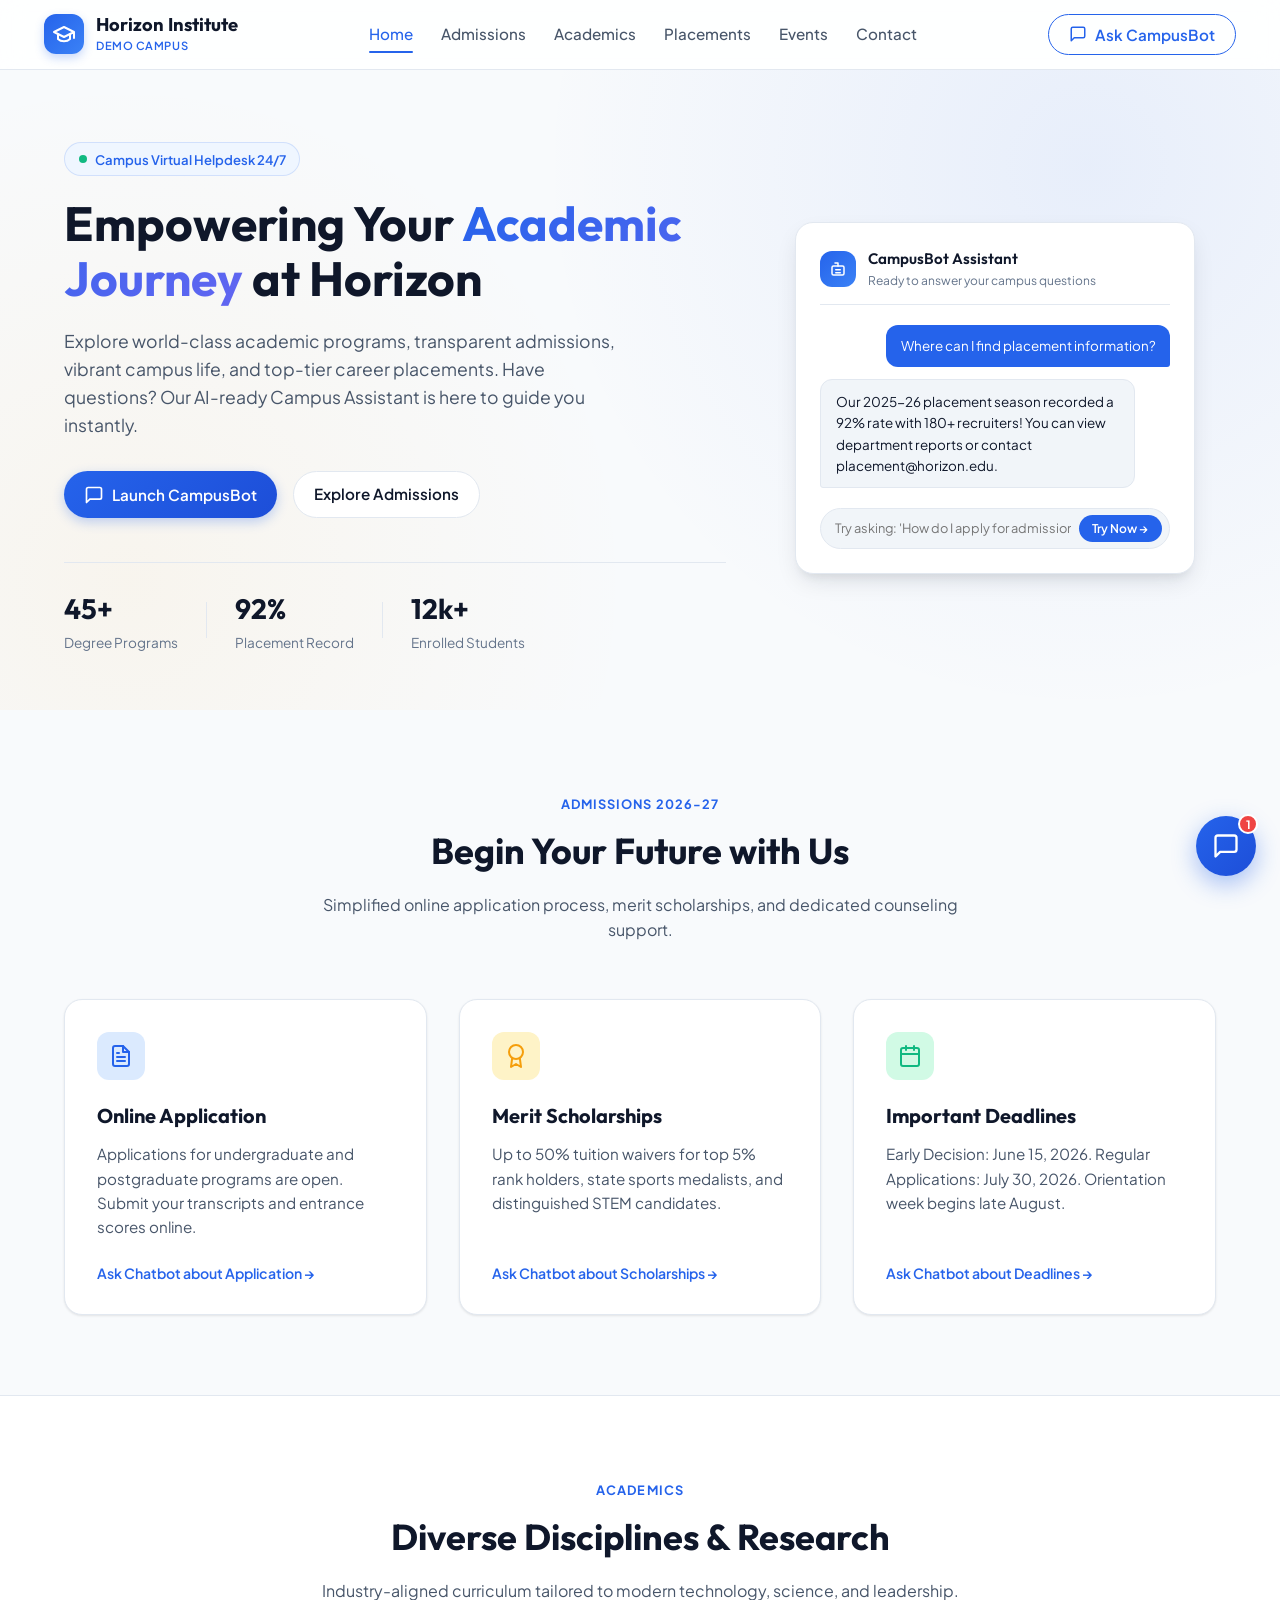
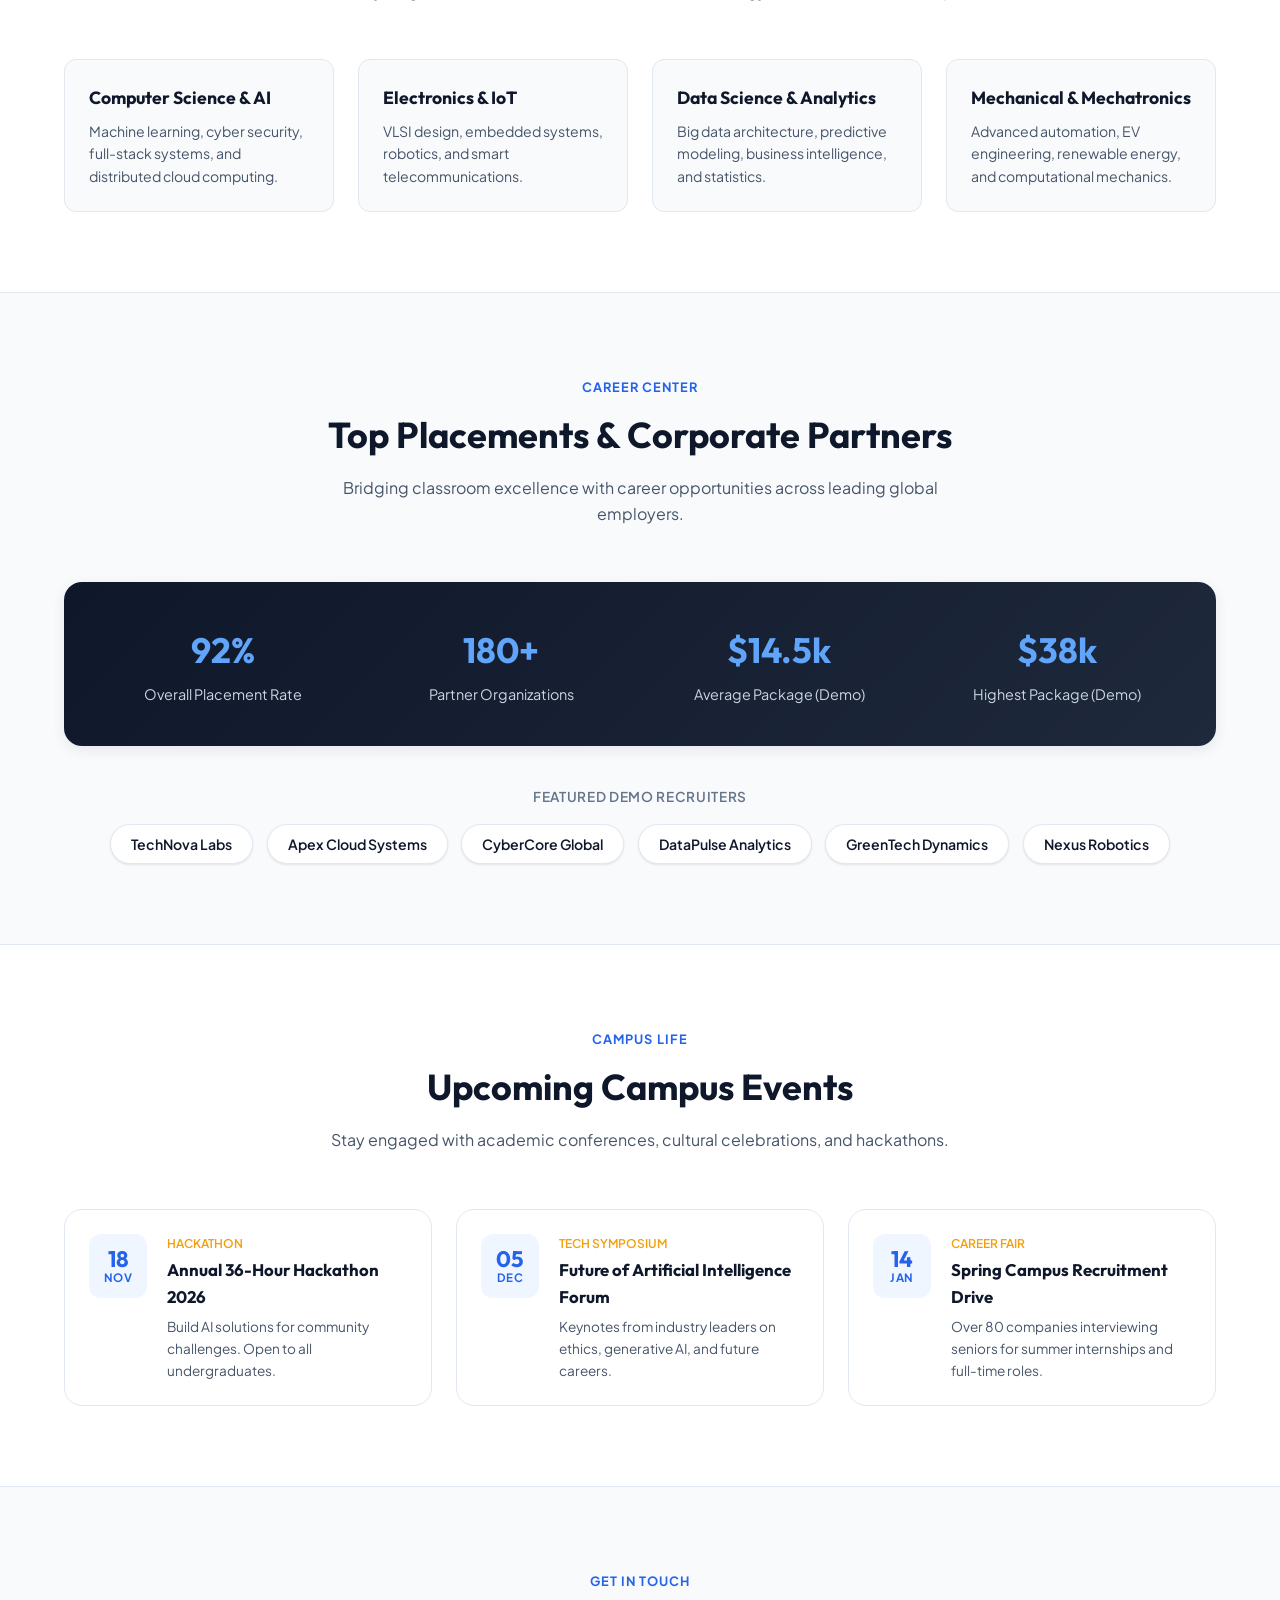
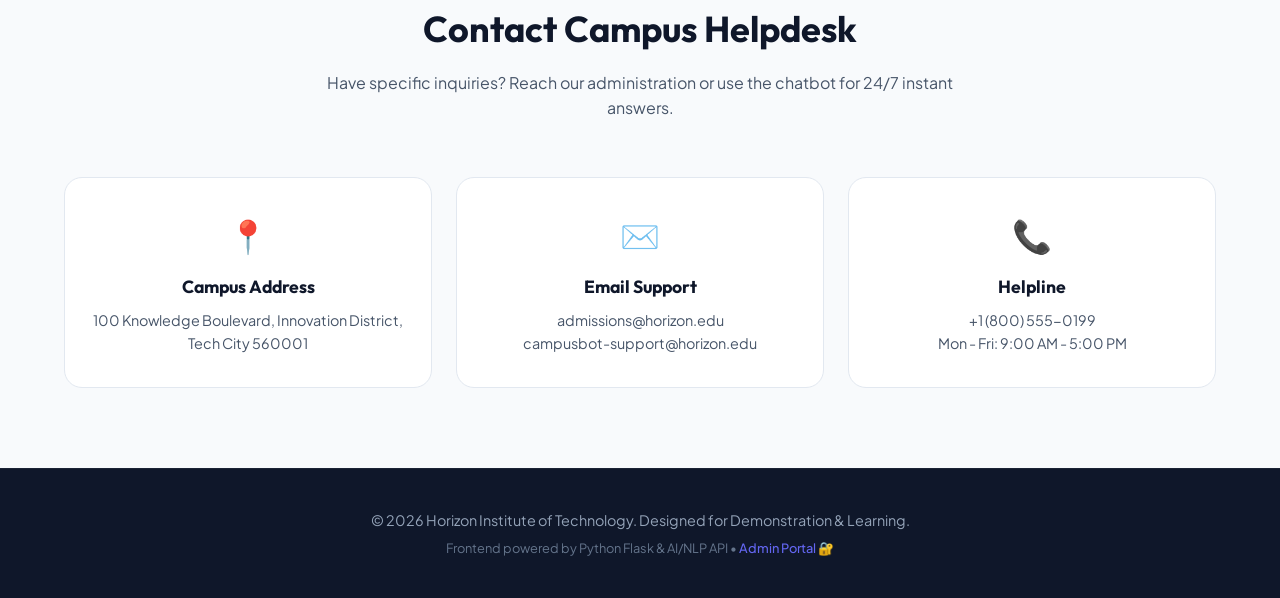
==== commit 2cc650dc: "Add Admin Portal link to site footer" ====
--- a/index.html
+++ b/index.html
@@ -369,7 +369,7 @@
   <footer class="site-footer">
     <div class="container footer-content">
       <p>&copy; 2026 Horizon Institute of Technology. Designed for Demonstration & Learning.</p>
-      <p class="footer-subtext">Frontend ready for Python Flask & AI/NLP API integration.</p>
+      <p class="footer-subtext">Frontend powered by Python Flask & AI/NLP API • <a href="/admin/login" style="color: var(--primary-accent, #6366f1); text-decoration: none; font-weight: 500;">Admin Portal 🔐</a></p>
     </div>
   </footer>
 
